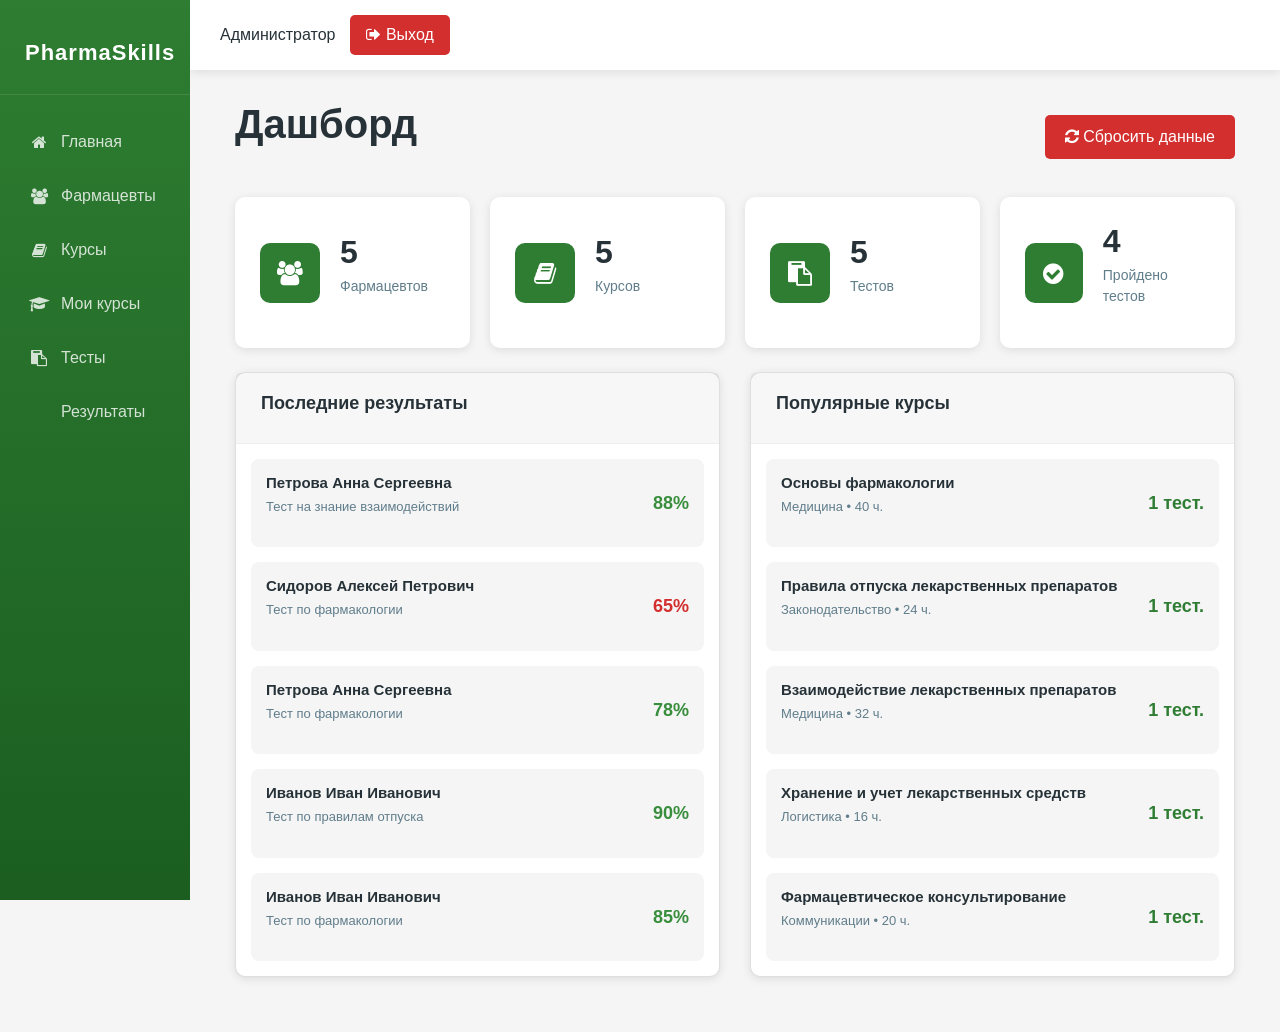
==== index.html @ b32f846f "first commit" ====
<!DOCTYPE html>
<html lang="ru">
<head>
  <meta charset="utf-8">
  <meta name="viewport" content="width=device-width, initial-scale=1">
  <title> PharmaSkills - Портал обучения фармацевтов </title>
  <link rel="stylesheet" href="css/bootstrap.css">
  <link rel="stylesheet" href="css/style.css">
  <link rel="stylesheet" href="css/font-awesome.min.css">
</head>
<body>
  <div class="wrapper">
    <nav class="sidebar">
      <div class="sidebar-header">
        <h3>PharmaSkills</h3>
      </div>
<ul class="nav-menu">
        <li><a href="index.html"><i class="fa fa-home"></i> Главная</a></li>
        <li class="admin-only"><a href="pharmacists.html"><i class="fa fa-users"></i> Фармацевты</a></li>
        <li class="admin-only"><a href="courses.html"><i class="fa fa-book"></i> Курсы</a></li>
        <li><a href="my-courses.html"><i class="fa fa-graduation-cap"></i> Мои курсы</a></li>
        <li class="admin-only"><a href="tests.html"><i class="fa fa-clipboard"></i> Тесты</a></li>
        <li><a href="results.html"><i class="fa fa-chart-bar"></i> Результаты</a></li>
      </ul>
    </nav>
    <div class="main-content">
      <header class="topbar">
        <button class="menu-toggle"><i class="fa fa-bars"></i></button>
        <div class="user-info">
          <span id="currentUser">Администратор</span>
          <button id="logoutBtn" class="btn-logout"><i class="fa fa-sign-out"></i> Выход</button>
        </div>
      </header>
      <main class="content">
        <div class="container-fluid">
          <div class="d-flex justify-content-between align-items-center mb-4">
            <h1>Дашборд</h1>
            <button class="btn btn-danger admin-only" onclick="resetData()"><i class="fa fa-refresh"></i> Сбросить данные</button>
          </div>
          <div class="stats-grid">
            <div class="stat-card">
              <div class="stat-icon"><i class="fa fa-users"></i></div>
              <div class="stat-info">
                <h3 id="totalPharmacists">0</h3>
                <p>Фармацевтов</p>
              </div>
            </div>
            <div class="stat-card">
              <div class="stat-icon"><i class="fa fa-book"></i></div>
              <div class="stat-info">
                <h3 id="totalCourses">0</h3>
                <p>Курсов</p>
              </div>
            </div>
            <div class="stat-card">
              <div class="stat-icon"><i class="fa fa-clipboard"></i></div>
              <div class="stat-info">
                <h3 id="totalTests">0</h3>
                <p>Тестов</p>
              </div>
            </div>
            <div class="stat-card">
              <div class="stat-icon"><i class="fa fa-check-circle"></i></div>
              <div class="stat-info">
                <h3 id="completedTests">0</h3>
                <p>Пройдено тестов</p>
              </div>
            </div>
          </div>
          <div class="row mt-4">
            <div class="col-md-6">
              <div class="card">
                <div class="card-header">
                  <h3>Последние результаты</h3>
                </div>
                <div class="card-body">
                  <div id="recentResults" class="recent-list"></div>
                </div>
              </div>
            </div>
            <div class="col-md-6">
              <div class="card">
                <div class="card-header">
                  <h3>Популярные курсы</h3>
                </div>
                <div class="card-body">
                  <div id="popularCourses" class="course-list"></div>
                </div>
              </div>
            </div>
          </div>
        </div>
      </main>
    </div>
  </div>
  <script src="js/jquery-3.4.1.min.js"></script>
  <script src="js/bootstrap.js"></script>
  <script src="js/main.js"></script>
</body>
</html>
---- css/style.css ----
:root {
  --primary: #2e7d32;
  --primary-dark: #1b5e20;
  --primary-light: #4caf50;
  --secondary: #1565c0;
  --accent: #ff9800;
  --dark: #263238;
  --light: #f5f5f5;
  --white: #ffffff;
  --gray: #607d8b;
  --danger: #d32f2f;
  --success: #388e3c;
  --shadow: 0 2px 10px rgba(0,0,0,0.1);
  --transition: all 0.3s ease;
}

* {
  margin: 0;
  padding: 0;
  box-sizing: border-box;
}

html, body {
  max-width: 100%;
  overflow-x: hidden;
}

body {
  font-family: 'Segoe UI', Tahoma, Geneva, Verdana, sans-serif;
  background: var(--light);
  color: var(--dark);
  overflow-x: hidden;
}

.wrapper {
  display: flex;
  min-height: 100vh;
}

.sidebar {
  width: 190px;
  background: linear-gradient(180deg, var(--primary) 0%, var(--primary-dark) 100%);
  color: var(--white);
  position: fixed;
  height: 100vh;
  padding: 20px 0;
  z-index: 100;
  transition: var(--transition);
}

.sidebar-header {
  padding: 20px 25px;
  border-bottom: 1px solid rgba(255,255,255,0.1);
}

.sidebar-header h3 {
  font-size: 22px;
  font-weight: 700;
  letter-spacing: 1px;
}

.nav-menu {
  list-style: none;
  padding: 20px 0;
}

.nav-menu li a {
  display: flex;
  align-items: center;
  padding: 15px 25px;
  color: rgba(255,255,255,0.8);
  text-decoration: none;
  transition: var(--transition);
  border-left: 4px solid transparent;
}

.nav-menu li a i {
  margin-right: 12px;
  width: 20px;
  text-align: center;
}

.nav-menu li a:hover,
.nav-menu li.active a {
  background: rgba(255,255,255,0.1);
  color: var(--white);
  border-left-color: var(--accent);
}

.main-content {
  flex: 1;
  margin-left: 190px;
  transition: var(--transition);
  min-height: 100vh;
  overflow-x: hidden;
}

.content {
  padding: 30px;
  max-width: calc(100vw - 260px);
}

.topbar {
  background: var(--white);
  padding: 15px 30px;
  display: flex;
  justify-content: space-between;
  align-items: center;
  box-shadow: var(--shadow);
  position: sticky;
  top: 0;
  z-index: 50;
}

.menu-toggle {
  background: none;
  border: none;
  font-size: 20px;
  cursor: pointer;
  color: var(--dark);
  display: none;
}

.user-info {
  display: flex;
  align-items: center;
  gap: 15px;
}

.user-info span {
  font-weight: 500;
  color: var(--dark);
}

.btn-logout {
  background: var(--danger);
  color: var(--white);
  border: none;
  padding: 8px 16px;
  border-radius: 5px;
  cursor: pointer;
  transition: var(--transition);
}

.btn-logout:hover {
  background: #b71c1c;
}

.content {
  padding: 30px;
  overflow-x: hidden;
  max-width: 100%;
}

.content h1 {
  margin-bottom: 25px;
  color: var(--dark);
  font-weight: 600;
}

.stats-grid {
  display: grid;
  grid-template-columns: repeat(auto-fit, minmax(220px, 1fr));
  gap: 20px;
}

.stat-card {
  background: var(--white);
  padding: 25px;
  border-radius: 10px;
  box-shadow: var(--shadow);
  display: flex;
  align-items: center;
  gap: 20px;
  transition: var(--transition);
}

.stat-card:hover {
  transform: translateY(-5px);
  box-shadow: 0 5px 20px rgba(0,0,0,0.15);
}

.stat-icon {
  width: 60px;
  height: 60px;
  background: var(--primary);
  border-radius: 10px;
  display: flex;
  align-items: center;
  justify-content: center;
  color: var(--white);
  font-size: 24px;
}

.stat-info h3 {
  font-size: 32px;
  font-weight: 700;
  color: var(--dark);
  margin-bottom: 5px;
}

.stat-info p {
  color: var(--gray);
  font-size: 14px;
}

.card {
  background: var(--white);
  border-radius: 10px;
  box-shadow: var(--shadow);
  margin-bottom: 25px;
}

.card-header {
  padding: 20px 25px;
  border-bottom: 1px solid #eee;
}

.card-header h3 {
  font-size: 18px;
  font-weight: 600;
  color: var(--dark);
}

.card-body {
  padding: 15px;
}

.recent-list, .course-list {
  display: flex;
  flex-direction: column;
  gap: 15px;
}

.list-item {
  display: flex;
  justify-content: space-between;
  align-items: center;
  padding: 15px;
  background: var(--light);
  border-radius: 8px;
}

.list-item .info h4 {
  font-size: 15px;
  font-weight: 600;
  color: var(--dark);
  margin-bottom: 5px;
}

.list-item .info p {
  font-size: 13px;
  color: var(--gray);
}

.list-item .score {
  font-size: 18px;
  font-weight: 700;
  color: var(--primary);
}

.list-item .score.pass {
  color: var(--success);
}

.list-item .score.fail {
  color: var(--danger);
}

.btn {
  padding: 10px 20px;
  border-radius: 5px;
  border: none;
  cursor: pointer;
  transition: var(--transition);
  font-weight: 500;
}

.btn-primary {
  background: var(--primary);
  color: var(--white);
}

.btn-primary:hover {
  background: var(--primary-dark);
}

.btn-secondary {
  background: var(--secondary);
  color: var(--white);
}

.btn-danger {
  background: var(--danger);
  color: var(--white);
}

.form-group {
  margin-bottom: 20px;
}

.form-group label {
  display: block;
  margin-bottom: 8px;
  font-weight: 500;
  color: var(--dark);
}

.form-control {
  width: 100%;
  padding: 12px 15px;
  border: 1px solid #ddd;
  border-radius: 5px;
  font-size: 14px;
  transition: var(--transition);
}

.form-control:focus {
  outline: none;
  border-color: var(--primary);
  box-shadow: 0 0 0 3px rgba(46, 125, 50, 0.1);
}

.table {
  width: 100%;
  border-collapse: collapse;
  background: var(--white);
  border-radius: 10px;
  overflow: hidden;
  box-shadow: var(--shadow);
}

.table thead {
  background: var(--primary);
  color: var(--white);
}

.table th, .table td {
  padding: 12px 10px;
  text-align: left;
  white-space: nowrap;
  font-size: 13px;
}

.table th:first-child,
.table td:first-child {
  padding-left: 15px;
}

.table th:last-child,
.table td:last-child {
  padding-right: 15px;
}

.table th.actions-col,
.table td.actions-col,
.table th.status-col,
.table td.status-col {
  text-align: center;
}

.table th {
  font-weight: 600;
}

.table tbody tr {
  border-bottom: 1px solid #eee;
}

.table tbody tr:hover {
  background: var(--light);
}

.table .btn {
  padding: 5px 8px;
  font-size: 11px;
  margin-right: 3px;
}

.table .btn:last-child {
  margin-right: 0;
}

.table-wrapper {
  overflow-x: auto;
  max-width: 100%;
  border-radius: 10px;
}

.table thead {
  display: table-header-group;
}

.table tbody {
  display: table-row-group;
}

.table tr {
  display: table-row;
}

.table th, .table td {
  display: table-cell;
}

.table thead {
  display: table-header-group;
}

.table tbody {
  display: table-row-group;
}

.table tr {
  display: table-row;
}

.table th, .table td {
  padding: 12px 10px;
  text-align: left;
  white-space: nowrap;
  font-size: 13px;
  display: table-cell;
}

.table-wrapper {
  overflow-x: auto;
  max-width: 100%;
  border-radius: 10px;
}

.table-wrapper::-webkit-scrollbar {
  height: 8px;
}

.table-wrapper::-webkit-scrollbar-track {
  background: #f1f1f1;
  border-radius: 4px;
}

.table-wrapper::-webkit-scrollbar-thumb {
  background: var(--gray);
  border-radius: 4px;
}

.table-wrapper::-webkit-scrollbar-thumb:hover {
  background: var(--dark);
}

.table thead {
  background: var(--primary);
  color: var(--white);
}

.table th, .table td {
  padding: 12px 10px;
  text-align: left;
  white-space: nowrap;
  font-size: 13px;
}

.table th:first-child,
.table td:first-child {
  padding-left: 15px;
}

.table th:last-child,
.table td:last-child {
  padding-right: 15px;
}

.table th.actions-col,
.table td.actions-col,
.table th.status-col,
.table td.status-col {
  text-align: center;
  width: 1px;
}

.table th.actions-col,
.table td.actions-col,
.table th.status-col,
.table td.status-col {
  text-align: center;
}

.table th {
  font-weight: 600;
}

.table tbody tr {
  border-bottom: 1px solid #eee;
  transition: var(--transition);
}

.table tbody tr:hover {
  background: var(--light);
}

.table .btn {
  padding: 6px 10px;
  font-size: 12px;
  margin-right: 5px;
}

.table .btn:last-child {
  margin-right: 0;
}

.table-wrapper {
  overflow-x: auto;
  max-width: 100%;
  border-radius: 10px;
}

.badge {
  padding: 5px 12px;
  border-radius: 20px;
  font-size: 12px;
  font-weight: 600;
}

.badge-success {
  background: rgba(56, 142, 60, 0.1);
  color: var(--success);
}

.badge-warning {
  background: rgba(255, 152, 0, 0.1);
  color: var(--accent);
}

.badge-danger {
  background: rgba(211, 47, 47, 0.1);
  color: var(--danger);
}

.modal {
  display: none;
  position: fixed;
  top: 0;
  left: 0;
  width: 100%;
  height: 100%;
  background: rgba(0,0,0,0.5);
  z-index: 1000;
  align-items: center;
  justify-content: center;
}

.modal.active {
  display: flex;
}

.modal-content {
  background: var(--white);
  padding: 30px;
  border-radius: 10px;
  max-width: 500px;
  width: 90%;
  max-height: 80vh;
  overflow-y: auto;
}

.modal-header {
  display: flex;
  justify-content: space-between;
  align-items: center;
  margin-bottom: 20px;
}

.modal-header h2 {
  font-size: 20px;
  font-weight: 600;
}

.modal-close {
  background: none;
  border: none;
  font-size: 24px;
  cursor: pointer;
  color: var(--gray);
}

.empty-state {
  text-align: center;
  padding: 50px 20px;
  color: var(--gray);
}

.empty-state i {
  font-size: 60px;
  margin-bottom: 20px;
}

.empty-state h3 {
  margin-bottom: 10px;
  color: var(--dark);
}

.login-wrapper {
  display: flex;
  min-height: 100vh;
  background: linear-gradient(135deg, var(--primary) 0%, var(--primary-dark) 100%);
}

.login-left {
  flex: 1;
  display: flex;
  flex-direction: column;
  justify-content: center;
  align-items: center;
  padding: 50px;
  color: var(--white);
}

.login-left h1 {
  font-size: 42px;
  margin-bottom: 20px;
}

.login-left p {
  font-size: 18px;
  opacity: 0.9;
}

.login-right {
  width: 450px;
  background: var(--white);
  display: flex;
  flex-direction: column;
  justify-content: center;
  padding: 50px;
}

.login-right h2 {
  font-size: 28px;
  margin-bottom: 10px;
  color: var(--dark);
}

.login-right p {
  color: var(--gray);
  margin-bottom: 30px;
}

.login-right .form-group {
  margin-bottom: 20px;
}

.login-right .btn-primary {
  width: 100%;
  padding: 15px;
  font-size: 16px;
}

.container-fluid {
  padding: 0 15px;
  max-width: 100%;
  width: 100%;
}

.row {
  display: flex;
  flex-wrap: wrap;
  margin: 0 -15px;
}

.col-md-6 {
  width: 50%;
  padding: 0 15px;
}

.col-md-12 {
  width: 100%;
  padding: 0 15px;
}

@media (max-width: 992px) {
  .sidebar {
    transform: translateX(-100%);
  }
  
  .main-content {
    margin-left: 0;
    max-width: 100vw;
  }
  
  .menu-toggle {
    display: block;
  }
  
  .sidebar.active {
    transform: translateX(0);
  }
  
  .table-wrapper {
    max-width: calc(100vw - 40px);
  }
}

@media (max-width: 768px) {
  .login-wrapper {
    flex-direction: column;
  }
  
  .login-left {
    display: none;
  }
  
  .login-right {
    width: 100%;
  }
  
  .stats-grid {
    grid-template-columns: 1fr;
  }
  
  .card-body {
    padding: 15px;
  }
  
  .col-md-6 {
    width: 100%;
    margin-bottom: 20px;
  }
}

@keyframes fadeIn {
  from { opacity: 0; transform: translateY(20px); }
  to { opacity: 1; transform: translateY(0); }
}

.card, .stat-card {
  animation: fadeIn 0.5s ease;
}

.mt-4 { margin-top: 20px; }
.mb-4 { margin-bottom: 20px; }
.text-center { text-align: center; }
.text-right { text-align: right; }
.hidden { display: none; }

/* Tabs */
.tabs {
  display: flex;
  gap: 10px;
  margin-bottom: 25px;
  border-bottom: 2px solid #eee;
}

.tab-btn {
  padding: 12px 25px;
  background: none;
  border: none;
  cursor: pointer;
  font-size: 15px;
  color: var(--gray);
  border-bottom: 3px solid transparent;
  transition: var(--transition);
}

.tab-btn:hover {
  color: var(--primary);
}

.tab-btn.active {
  color: var(--primary);
  border-bottom-color: var(--primary);
  font-weight: 600;
}

/* Course Grid */
.course-grid {
  display: grid;
  grid-template-columns: repeat(auto-fill, minmax(300px, 1fr));
  gap: 20px;
}

.course-card {
  background: var(--white);
  padding: 25px;
  border-radius: 10px;
  box-shadow: var(--shadow);
  transition: var(--transition);
}

.course-card:hover {
  transform: translateY(-5px);
  box-shadow: 0 5px 20px rgba(0,0,0,0.15);
}

.course-card-header {
  display: flex;
  justify-content: space-between;
  margin-bottom: 15px;
}

.course-card h3 {
  font-size: 18px;
  margin-bottom: 10px;
  color: var(--dark);
}

.course-card p {
  color: var(--gray);
  font-size: 14px;
  margin-bottom: 15px;
}

.course-info {
  display: flex;
  gap: 20px;
  margin-bottom: 15px;
  color: var(--gray);
  font-size: 14px;
}

.course-info span {
  display: flex;
  align-items: center;
  gap: 5px;
}

.course-actions {
  display: flex;
  gap: 10px;
}

/* Course Detail */
.course-detail {
  padding: 20px 0;
}

.course-detail-info p {
  margin-bottom: 15px;
  color: var(--dark);
}

/* Test List */
.test-list {
  display: flex;
  flex-direction: column;
  gap: 15px;
}

.test-item {
  display: flex;
  justify-content: space-between;
  align-items: center;
  padding: 15px;
  background: var(--light);
  border-radius: 8px;
}

.test-item h5 {
  font-size: 15px;
  margin-bottom: 5px;
}

.test-item p {
  font-size: 13px;
  color: var(--gray);
  margin: 0;
}

/* Test Container */
.test-container {
  padding: 20px 0;
}

.test-progress {
  margin-bottom: 20px;
  font-size: 14px;
  color: var(--gray);
}

.question {
  margin-bottom: 25px;
}

.question h4 {
  font-size: 16px;
  margin-bottom: 15px;
}

.answer-option {
  display: block;
  padding: 12px 15px;
  background: var(--light);
  border-radius: 5px;
  margin-bottom: 10px;
  cursor: pointer;
  transition: var(--transition);
}

.answer-option:hover {
  background: #e8f5e9;
}

.answer-option input {
  margin-right: 10px;
}

.test-nav {
  display: flex;
  justify-content: space-between;
  margin-top: 25px;
}

.test-result {
  text-align: center;
  padding: 40px;
}

.test-result h3 {
  font-size: 24px;
  margin-bottom: 20px;
}

.test-result .pass {
  color: var(--success);
}

.test-result .fail {
  color: var(--danger);
}

.btn-sm {
  padding: 6px 12px;
  font-size: 13px;
}

/* Lesson View */
.lesson-header {
  display: flex;
  align-items: center;
  gap: 20px;
  margin-bottom: 25px;
  padding-bottom: 15px;
  border-bottom: 1px solid #eee;
}

.lesson-header h2 {
  flex: 1;
  margin: 0;
}

.lesson-progress {
  font-weight: 600;
  color: var(--primary);
}

.lesson-content-wrapper {
  display: grid;
  grid-template-columns: 280px 1fr;
  gap: 30px;
}

.lesson-nav {
  background: var(--white);
  padding: 20px;
  border-radius: 10px;
  box-shadow: var(--shadow);
  height: fit-content;
}

.lesson-nav h3 {
  font-size: 16px;
  margin-bottom: 15px;
  padding-bottom: 10px;
  border-bottom: 1px solid #eee;
}

.lesson-list {
  display: flex;
  flex-direction: column;
  gap: 8px;
}

.lesson-item {
  display: flex;
  align-items: center;
  gap: 10px;
  padding: 12px;
  border-radius: 5px;
  cursor: pointer;
  transition: var(--transition);
  background: var(--light);
}

.lesson-item:hover {
  background: #e8f5e9;
}

.lesson-item.active {
  background: var(--primary);
  color: var(--white);
}

.lesson-item.completed .fa-check-circle {
  color: var(--success);
  margin-left: auto;
}

.lesson-num {
  width: 24px;
  height: 24px;
  background: rgba(0,0,0,0.1);
  border-radius: 50%;
  display: flex;
  align-items: center;
  justify-content: center;
  font-size: 12px;
  font-weight: 600;
}

.lesson-item.active .lesson-num {
  background: var(--white);
  color: var(--primary);
}

.lesson-main {
  background: var(--white);
  padding: 30px;
  border-radius: 10px;
  box-shadow: var(--shadow);
}

.lesson-text {
  line-height: 1.8;
}

.lesson-text h3 {
  margin-bottom: 20px;
}

.lesson-text h4 {
  margin-top: 25px;
  margin-bottom: 15px;
}

.lesson-text ul, .lesson-text ol {
  margin-left: 20px;
  margin-bottom: 15px;
}

.lesson-text li {
  margin-bottom: 8px;
}

.lesson-actions {
  display: flex;
  gap: 15px;
  margin-top: 30px;
  padding-top: 20px;
  border-top: 1px solid #eee;
}

/* Test View */
.test-header {
  display: flex;
  align-items: center;
  gap: 20px;
  margin-bottom: 20px;
  padding-bottom: 15px;
  border-bottom: 1px solid #eee;
}

.test-header h2 {
  flex: 1;
  margin: 0;
}

.test-timer {
  font-size: 18px;
  font-weight: 600;
  color: var(--danger);
}

.test-content {
  background: var(--white);
  padding: 30px;
  border-radius: 10px;
  box-shadow: var(--shadow);
}

.test-progress-bar {
  height: 6px;
  background: #eee;
  border-radius: 3px;
  margin-bottom: 25px;
  overflow: hidden;
}

.test-progress-fill {
  height: 100%;
  background: var(--primary);
  transition: width 0.3s;
}

.test-question h4 {
  font-size: 18px;
  margin-bottom: 20px;
}

.test-answers {
  display: flex;
  flex-direction: column;
  gap: 12px;
  margin-bottom: 25px;
}

.test-answers .answer-option {
  display: flex;
  align-items: center;
  gap: 12px;
  padding: 15px;
  background: var(--light);
  border-radius: 8px;
  cursor: pointer;
  transition: var(--transition);
}

.test-answers .answer-option:hover {
  background: #e8f5e9;
}

.test-answers .answer-option.selected {
  background: var(--primary);
  color: var(--white);
}

.test-answers .answer-option input {
  display: none;
}

.test-nav {
  display: flex;
  justify-content: space-between;
}

/* Result View */
.result-box {
  background: var(--white);
  padding: 50px;
  border-radius: 10px;
  box-shadow: var(--shadow);
  text-align: center;
  max-width: 500px;
  margin: 0 auto;
}

.result-icon {
  font-size: 80px;
  margin-bottom: 20px;
}

.result-icon .fa-check-circle {
  color: var(--success);
}

.result-icon .fa-times-circle {
  color: var(--danger);
}

.result-score {
  font-size: 48px;
  font-weight: 700;
  margin-bottom: 15px;
}

.result-score.pass {
  color: var(--success);
}

.result-score.fail {
  color: var(--danger);
}

.result-message {
  font-size: 20px;
  margin-bottom: 25px;
}

.result-details {
  background: var(--light);
  padding: 20px;
  border-radius: 8px;
  margin-bottom: 25px;
}

.result-details p {
  margin-bottom: 8px;
}

.result-actions {
  display: flex;
  gap: 15px;
  justify-content: center;
}

.d-flex {
  display: flex;
}

.justify-content-between {
  justify-content: space-between;
}

.align-items-center {
  align-items: center;
}
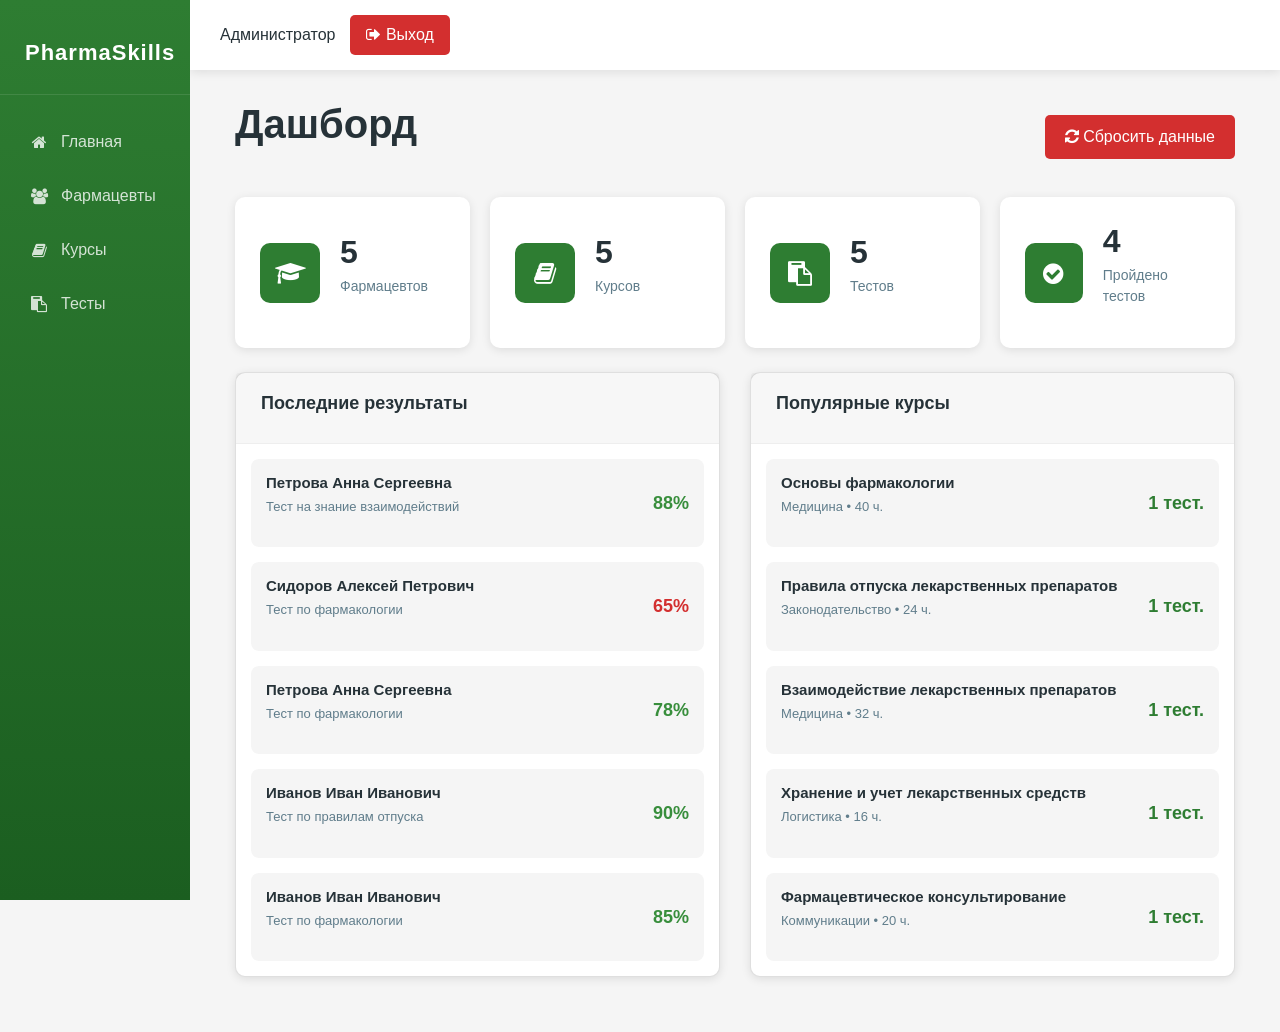
==== commit 0947fe34: "fix sidebar menu" ====
--- a/index.html
+++ b/index.html
@@ -20,7 +20,7 @@
         <li class="admin-only"><a href="courses.html"><i class="fa fa-book"></i> Курсы</a></li>
         <li><a href="my-courses.html"><i class="fa fa-graduation-cap"></i> Мои курсы</a></li>
         <li class="admin-only"><a href="tests.html"><i class="fa fa-clipboard"></i> Тесты</a></li>
-        <li><a href="results.html"><i class="fa fa-chart-bar"></i> Результаты</a></li>
+        <li class="admin-only"><a href="results.html"><i class="fa fa-chart-bar"></i> Результаты</a></li>
       </ul>
     </nav>
     <div class="main-content">
@@ -34,15 +34,15 @@
       <main class="content">
         <div class="container-fluid">
           <div class="d-flex justify-content-between align-items-center mb-4">
-            <h1>Дашборд</h1>
+            <h1 id="dashboardTitle">Дашборд</h1>
             <button class="btn btn-danger admin-only" onclick="resetData()"><i class="fa fa-refresh"></i> Сбросить данные</button>
           </div>
           <div class="stats-grid">
             <div class="stat-card">
-              <div class="stat-icon"><i class="fa fa-users"></i></div>
+              <div class="stat-icon"><i class="fa fa-graduation-cap"></i></div>
               <div class="stat-info">
                 <h3 id="totalPharmacists">0</h3>
-                <p>Фармацевтов</p>
+                <p id="pharmacistsLabel">Фармацевтов</p>
               </div>
             </div>
             <div class="stat-card">
